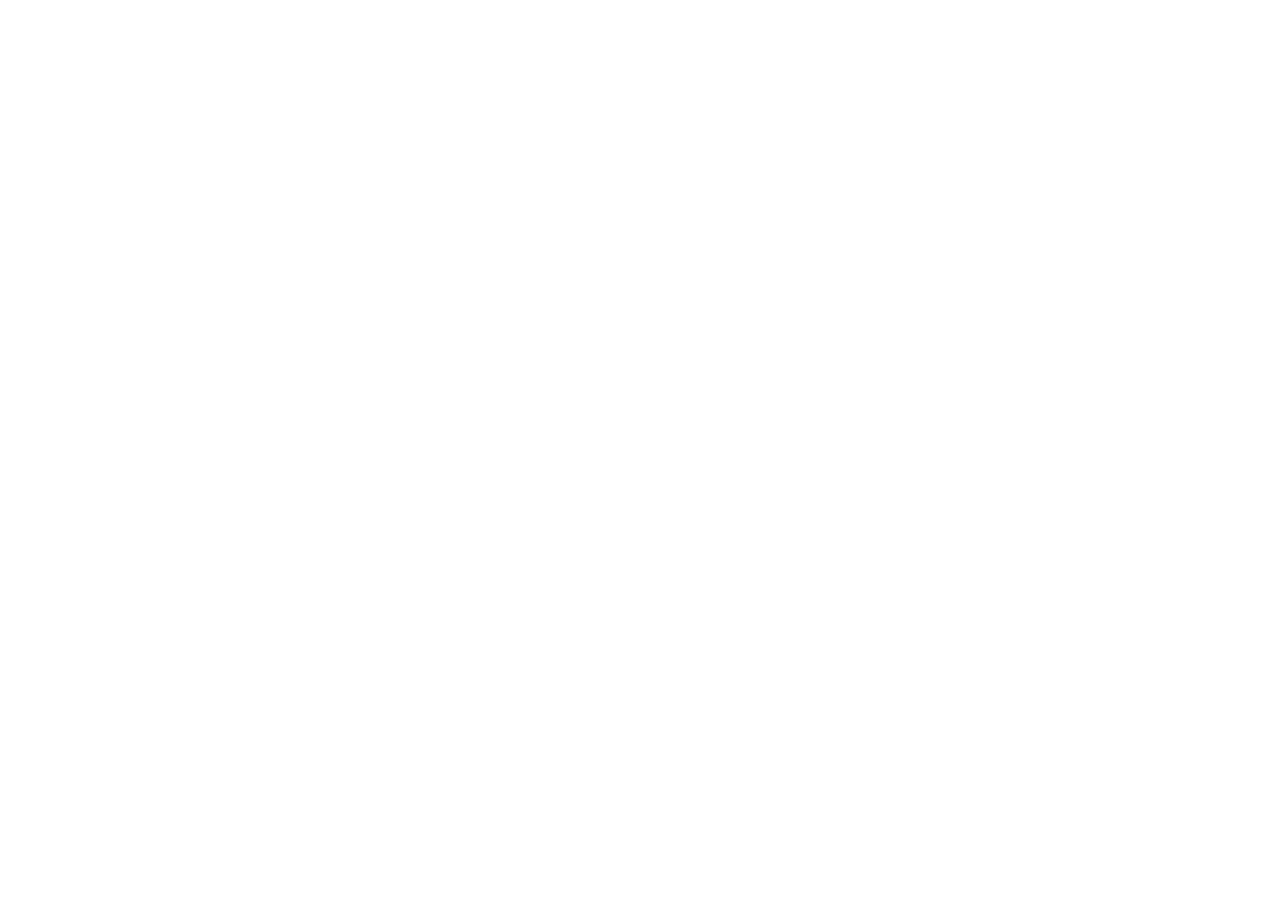
==== index.html @ 1dfcb3b9 "Auto-generated commit" ====
<!doctype html>
<html lang="en">

<head>
    <meta charset="utf-8">
    <title>EaComaaa</title>
    <base href="/ECAtcom/">    <meta name="viewport" content="width=device-width, initial-scale=1">
    <link rel="icon" type="image/x-icon" href="favicon.ico">
    <link href="https://fonts.googleapis.com/icon?family=Material+Icons" rel="stylesheet">
<link rel="stylesheet" href="styles.fc848418a64b48c7440e.css"></head>

<body>
    <app-root></app-root>
<script src="runtime-es2015.bbc1373b16774ad19b5f.js" type="module"></script><script src="runtime-es5.bbc1373b16774ad19b5f.js" nomodule defer></script><script src="polyfills-es5.4044e9e97102e0a74ed1.js" nomodule defer></script><script src="polyfills-es2015.1c036d218568a752e64f.js" type="module"></script><script src="main-es2015.20b02c9e749ed1cefb36.js" type="module"></script><script src="main-es5.20b02c9e749ed1cefb36.js" nomodule defer></script></body>

</html>
---- styles.fc848418a64b48c7440e.css ----
a,abbr,acronym,address,applet,article,aside,audio,b,big,blockquote,body,canvas,caption,center,cite,code,dd,del,details,dfn,div,dl,dt,em,embed,fieldset,figcaption,figure,footer,form,h1,h2,h3,h4,h5,h6,header,hgroup,html,i,iframe,img,ins,kbd,label,legend,li,mark,menu,nav,object,ol,output,p,pre,q,ruby,s,samp,section,small,span,strike,strong,sub,summary,sup,table,tbody,td,tfoot,th,thead,time,tr,tt,u,ul,var,video{margin:0;padding:0;border:0;font-size:100%;font:inherit;vertical-align:baseline}article,aside,details,figcaption,figure,footer,header,hgroup,menu,nav,section{display:block}body{line-height:1}ol,ul{list-style:none}blockquote,q{quotes:none}blockquote:after,blockquote:before,q:after,q:before{content:"";content:none}table{border-collapse:collapse;border-spacing:0}a{text-decoration:none;color:inherit}.material-icons{line-height:inherit}body{background-color:#fff}h2,h3{font-weight:700}article,footer,header{margin:0 auto}.bg-dark-green{background-color:#3f5d45}.bg-light-green{background-color:#eaf0ed}.font-dark-green{color:#3f5d45}.font-light-green{color:#eaf0ed}.mobile{display:none}article,header{max-width:940px;padding:0 42px}header{line-height:100px;position:relative}header img{height:40px;vertical-align:text-bottom}header a{display:inline-block}header nav{position:absolute;top:0;right:120px}header nav li{display:inline-block;width:80px;text-align:center}header .cart{height:100%;position:absolute;right:42px;top:0;text-align:center}footer{max-width:1024px}footer .contact-info,footer .subscription{padding:0 122px;position:relative}footer .subscription{line-height:116px;font-size:24px}footer .subscription h3{position:absolute;top:0;left:182px;font-weight:400}footer .subscription .logo{width:40px;vertical-align:middle}footer .subscription .input-area{position:absolute;top:0;right:122px;height:100%;width:380px;color:#3f5d45}footer .subscription .input-area form{width:100%;height:56px;line-height:56px;position:absolute;top:30px;right:0}footer .subscription .input-area form button,footer .subscription .input-area form input{border:none;background-color:inherit;outline:none;height:100%;padding:0}footer .subscription .input-area form label{padding:0 20px;cursor:pointer;display:inline-block;height:100%}footer .subscription .input-area form input{display:inline-block;width:252px;position:absolute;top:0;left:64px}footer .subscription .input-area form button{display:inline-block;position:absolute;width:64px;text-align:center;font-size:16px;background-color:#ffe180;top:0;right:0;cursor:pointer}footer .contact-info{height:281px;padding:30px 122px}footer .contact-info .copy-right,footer .contact-info .icon,footer .contact-info .info,footer .contact-info .logo,footer .contact-info .slogan{position:absolute}footer .contact-info .logo,footer .contact-info .slogan{display:inline-block}footer .contact-info .logo{width:171px;top:30px;left:122px}footer .contact-info .slogan{width:59px;top:30px;right:122px}footer .contact-info .info{bottom:92px;left:122px}footer .contact-info .info>p{line-height:24px}footer .contact-info .icon{bottom:30px;left:122px;height:32px}footer .contact-info .icon a{display:inline-block;width:32px}footer .contact-info .icon a img{width:100%}footer .contact-info .copy-right{bottom:30px;right:122px}@media screen and (max-width:1023px){.desktop{display:none}.mobile{display:block}article,header{max-width:100vw}article,footer,header{width:100%;padding:0}header{text-align:center;line-height:84px;position:fixed;z-index:5;background-color:hsla(0,0%,100%,.8)}header img{height:18px;vertical-align:middle}header nav{cursor:pointer;width:84px;height:84px;text-align:center;left:0}header nav ul{position:absolute;top:84px;left:0;display:none}header nav:active ul,header nav:hover ul{display:block}header nav li{width:100vw;background-color:hsla(0,0%,100%,.8)}header nav li:active,header nav li:hover{background-color:rgba(255,225,128,.8)}header nav li a{width:100%}article{padding-top:84px}footer .subscription{padding:30px;line-height:1em}footer .subscription h3{position:static;line-height:40px;text-align:center;margin-bottom:30px}footer .subscription h3 .logo{display:inline-block;vertical-align:bottom;margin-right:20px}footer .subscription .input-area{width:100%;height:56px;position:relative;right:0}footer .subscription .input-area form{position:static}footer .contact-info .slogan{display:none}footer .contact-info{padding:30px}footer .contact-info .copy-right,footer .contact-info .icon,footer .contact-info .info,footer .contact-info .logo{position:static}footer .contact-info .logo{margin-top:9px}footer .contact-info .info{margin-top:39px;margin-bottom:37px}footer .contact-info .icon{margin-bottom:23px}}
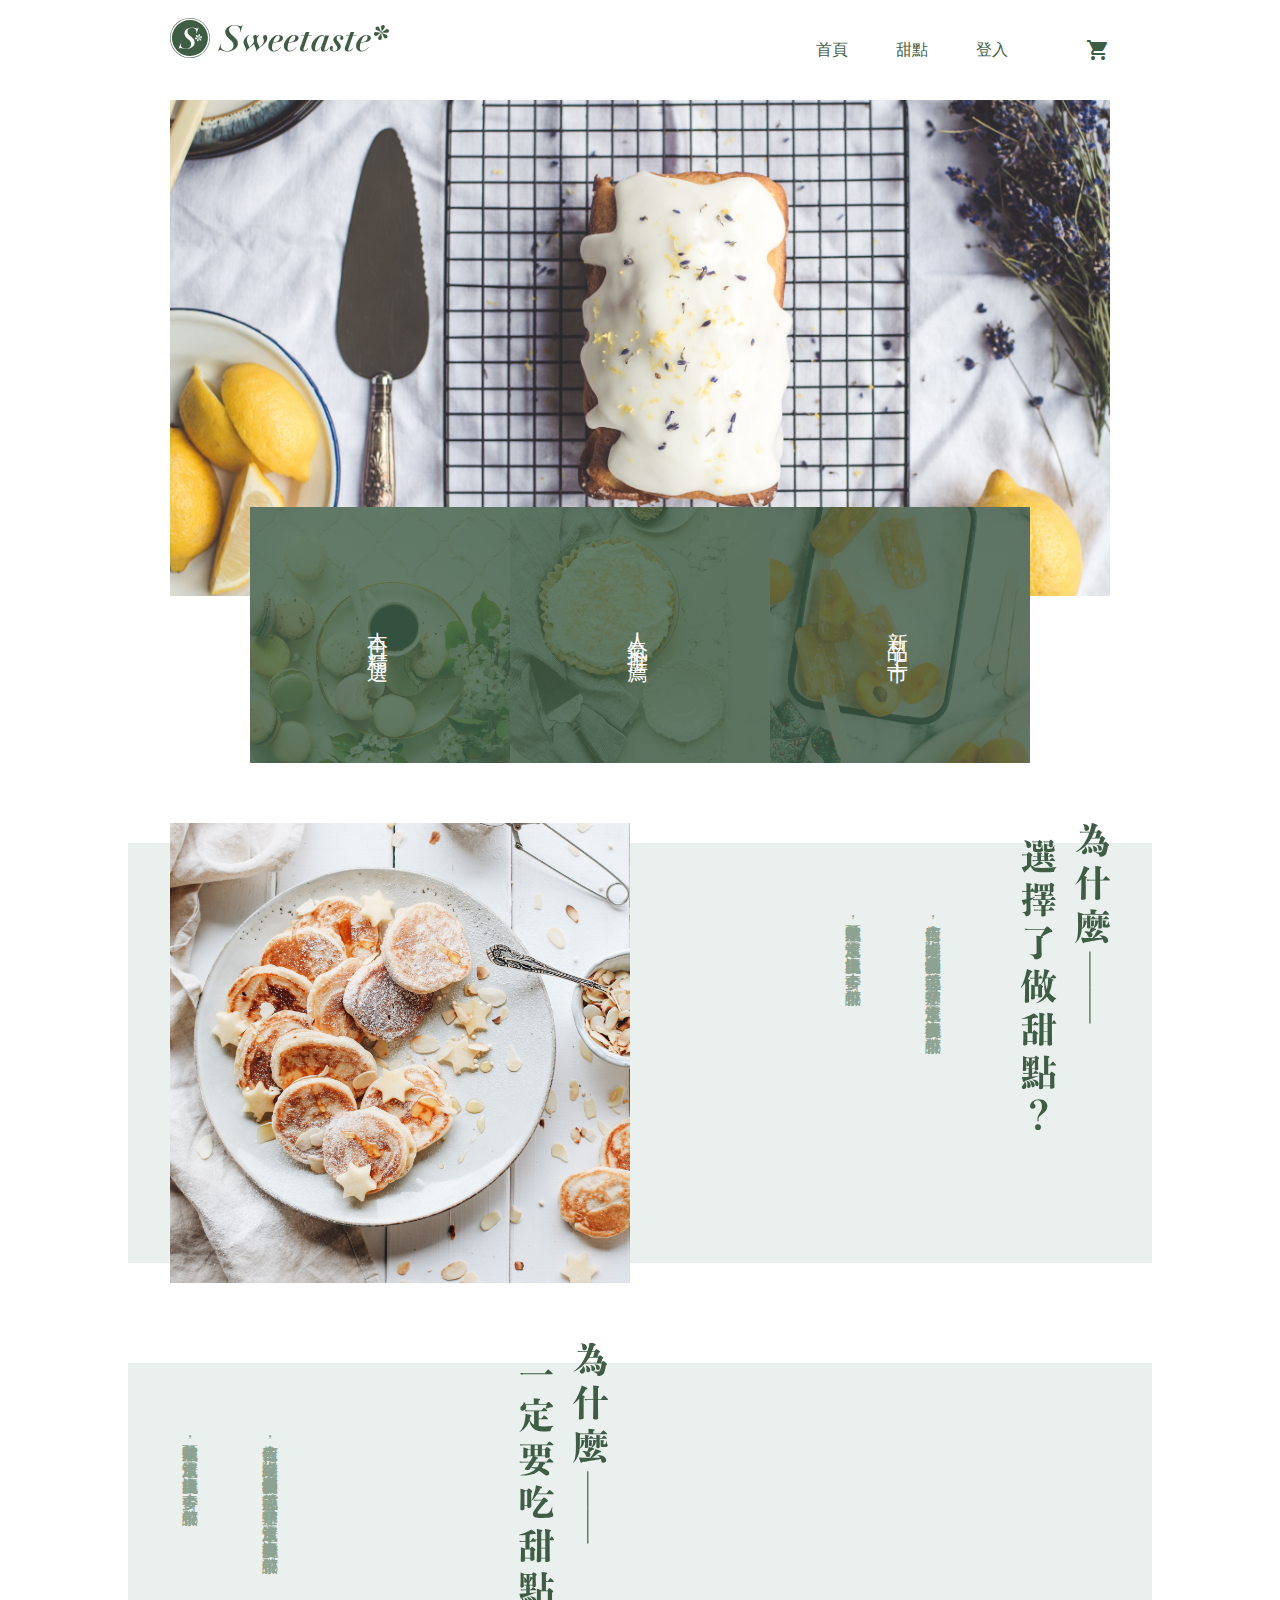
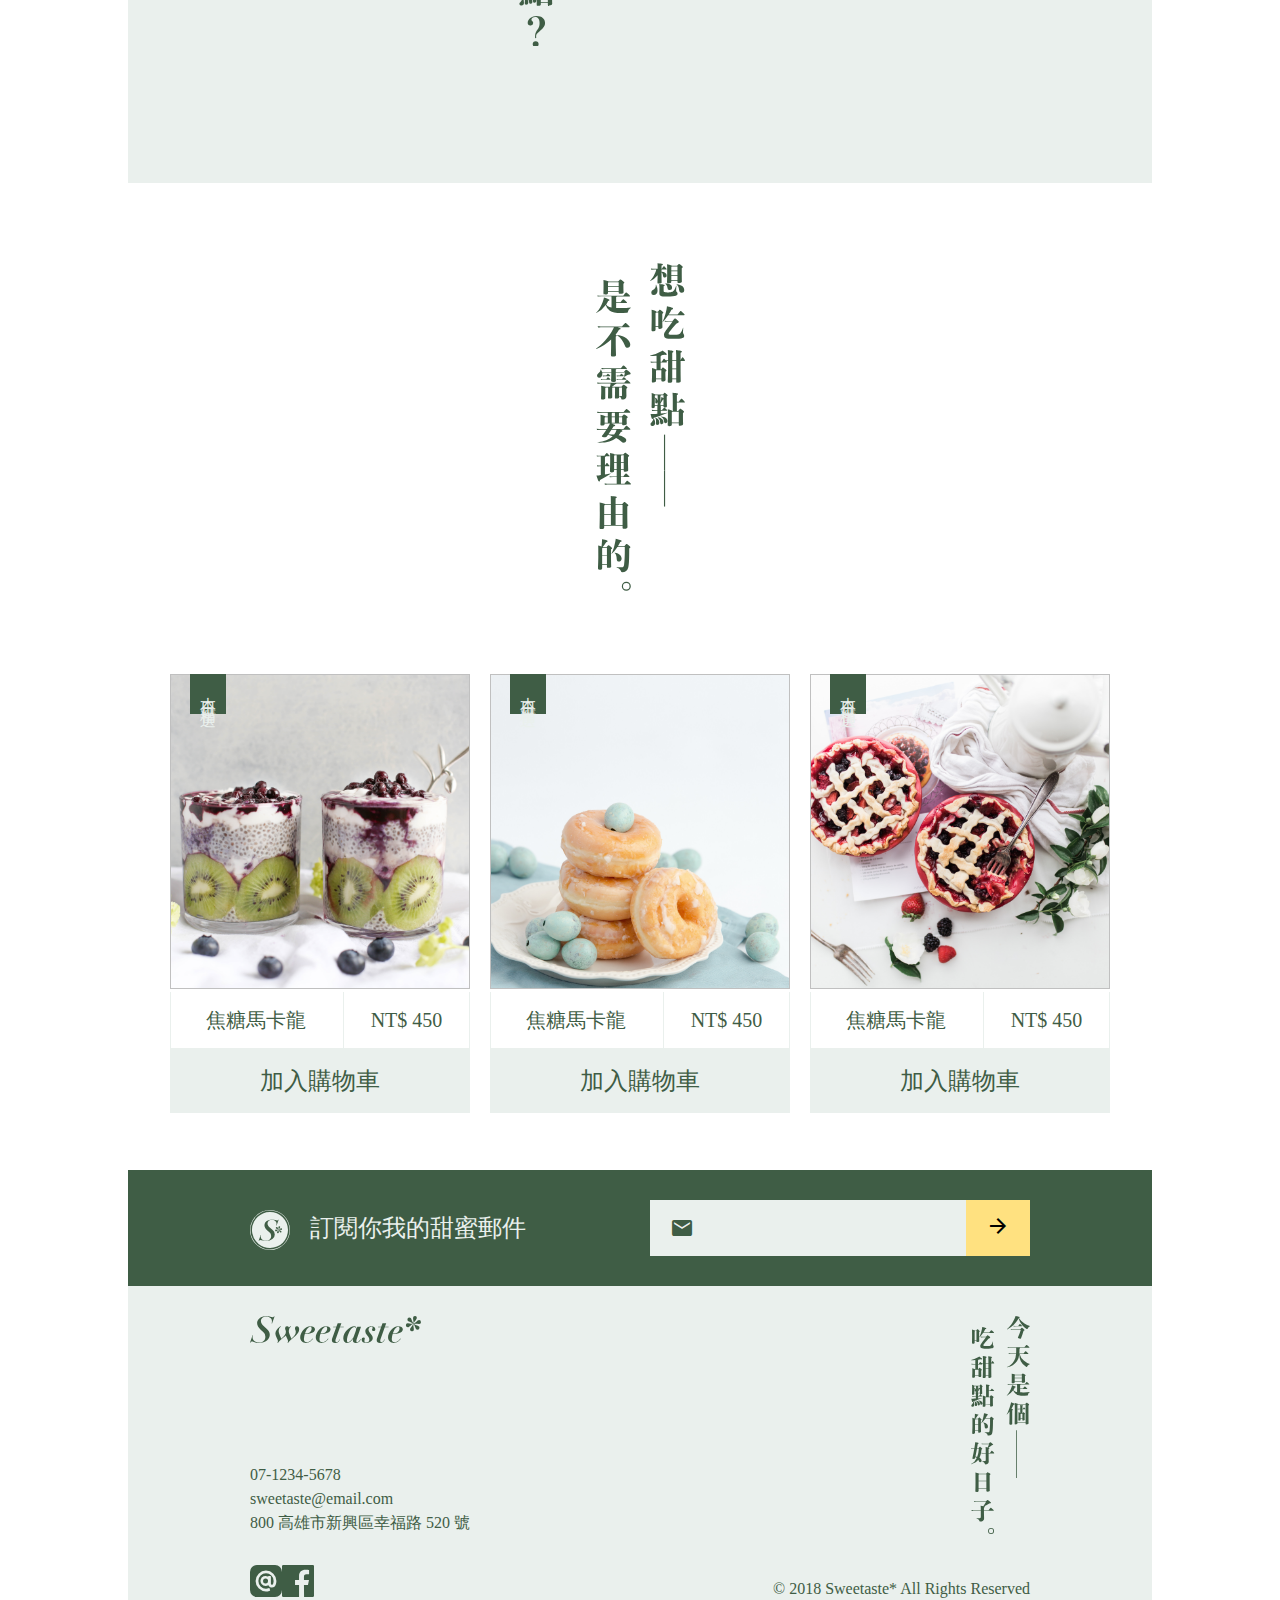
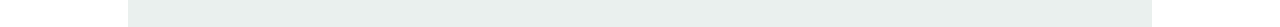
==== commit c36ec2c9: "Auto-generated commit" ====
--- a/index.html
+++ b/index.html
@@ -4,7 +4,7 @@
 <head>
     <meta charset="utf-8">
     <title>EaComaaa</title>
-    <base href="/ECAtcom/">    <meta name="viewport" content="width=device-width, initial-scale=1">
+    <base href="/EaComaaa">    <meta name="viewport" content="width=device-width, initial-scale=1">
     <link rel="icon" type="image/x-icon" href="favicon.ico">
     <link href="https://fonts.googleapis.com/icon?family=Material+Icons" rel="stylesheet">
 <link rel="stylesheet" href="styles.fc848418a64b48c7440e.css"></head>
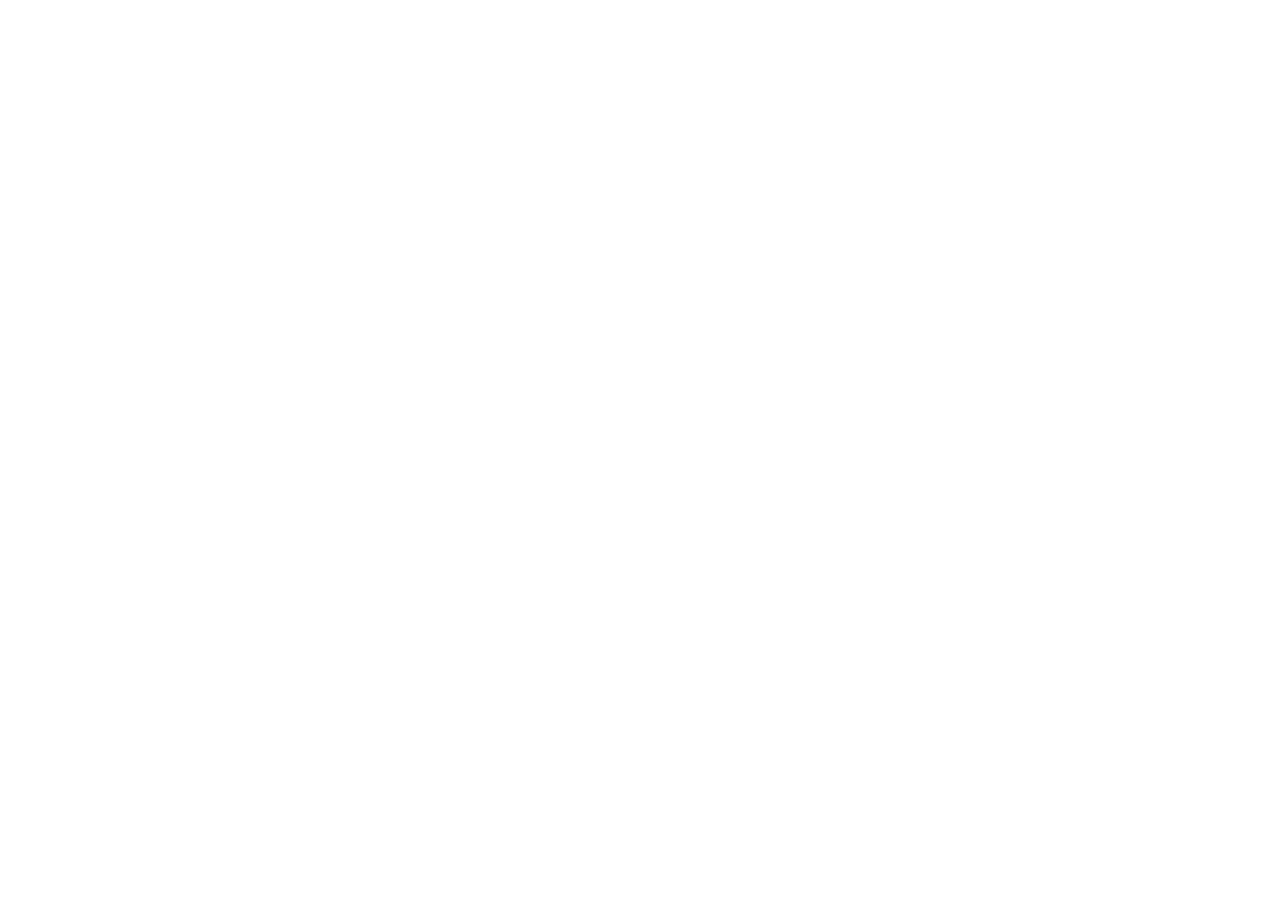
==== commit 889c503b: "Auto-generated commit" ====
--- a/index.html
+++ b/index.html
@@ -4,7 +4,7 @@
 <head>
     <meta charset="utf-8">
     <title>EaComaaa</title>
-    <base href="/EaComaaa">    <meta name="viewport" content="width=device-width, initial-scale=1">
+    <base href="'https://cuxy6705.github.io/EaComaaa'">    <meta name="viewport" content="width=device-width, initial-scale=1">
     <link rel="icon" type="image/x-icon" href="favicon.ico">
     <link href="https://fonts.googleapis.com/icon?family=Material+Icons" rel="stylesheet">
 <link rel="stylesheet" href="styles.fc848418a64b48c7440e.css"></head>
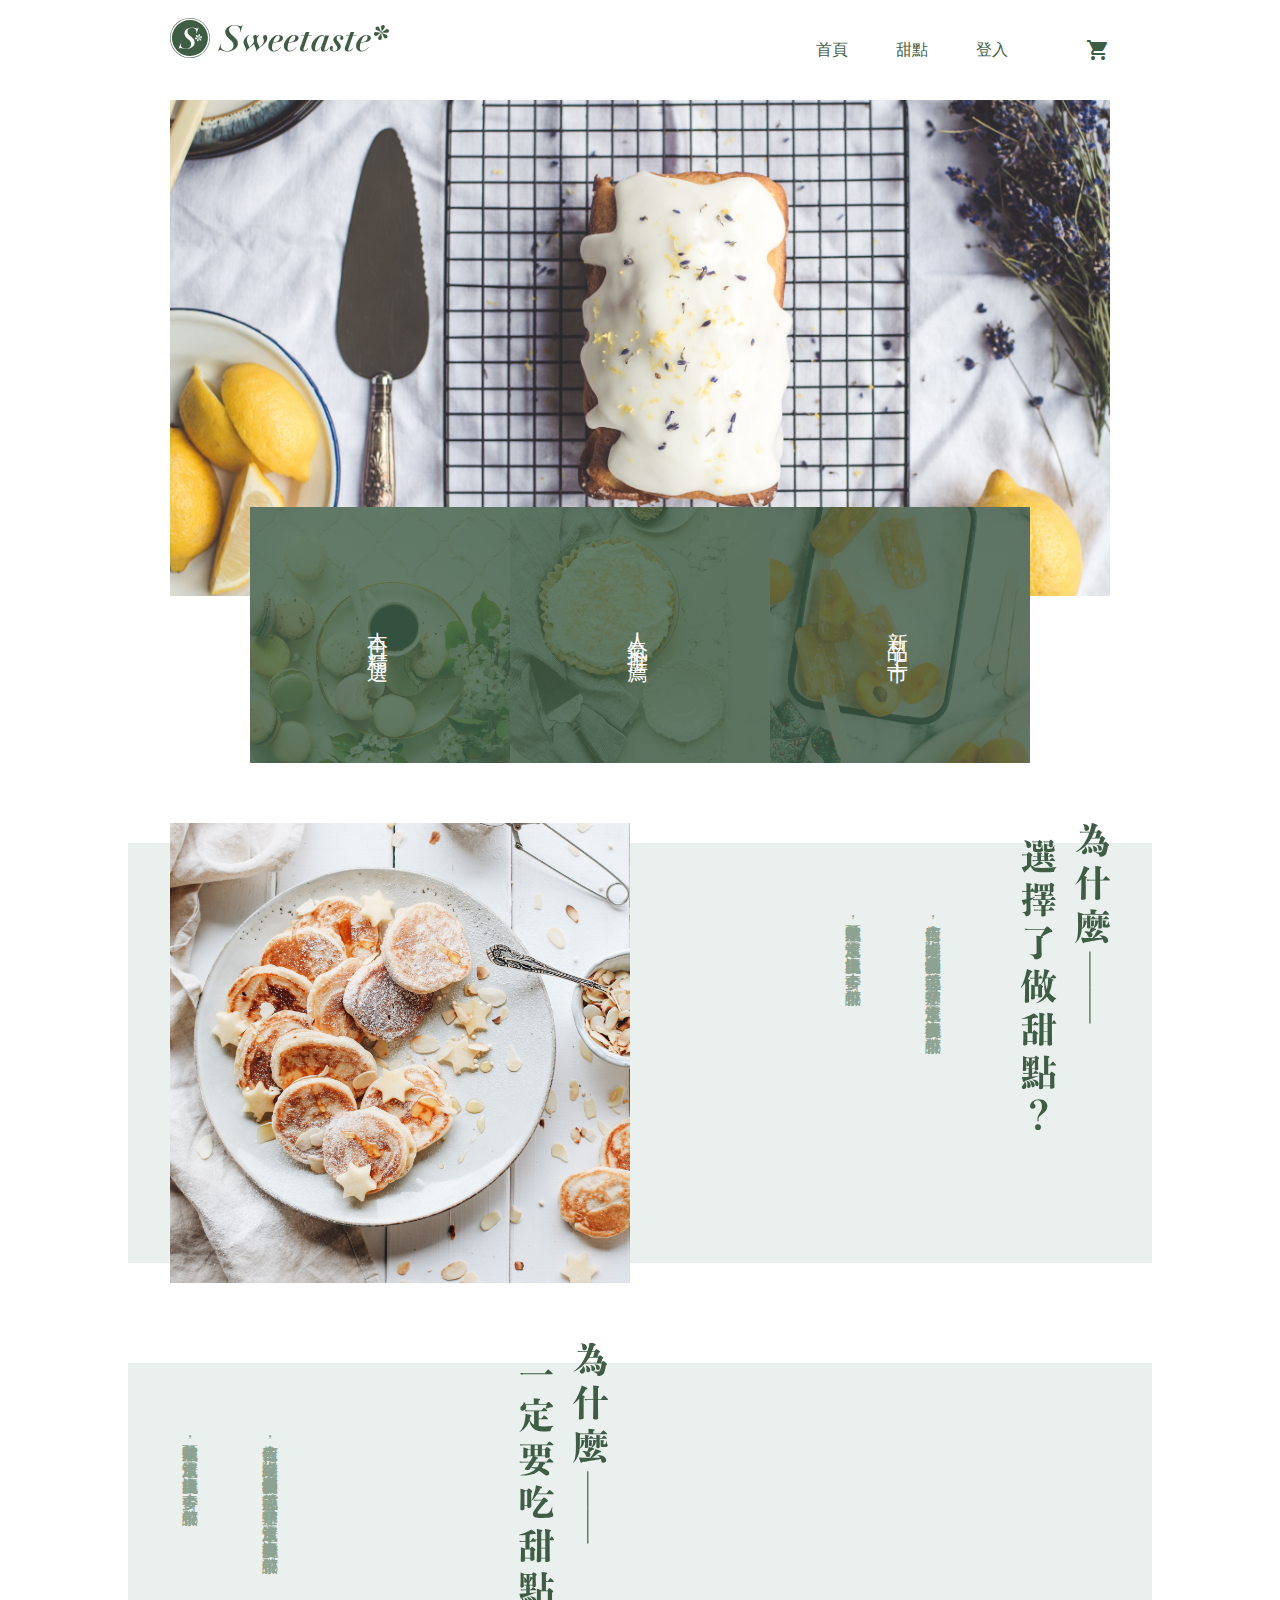
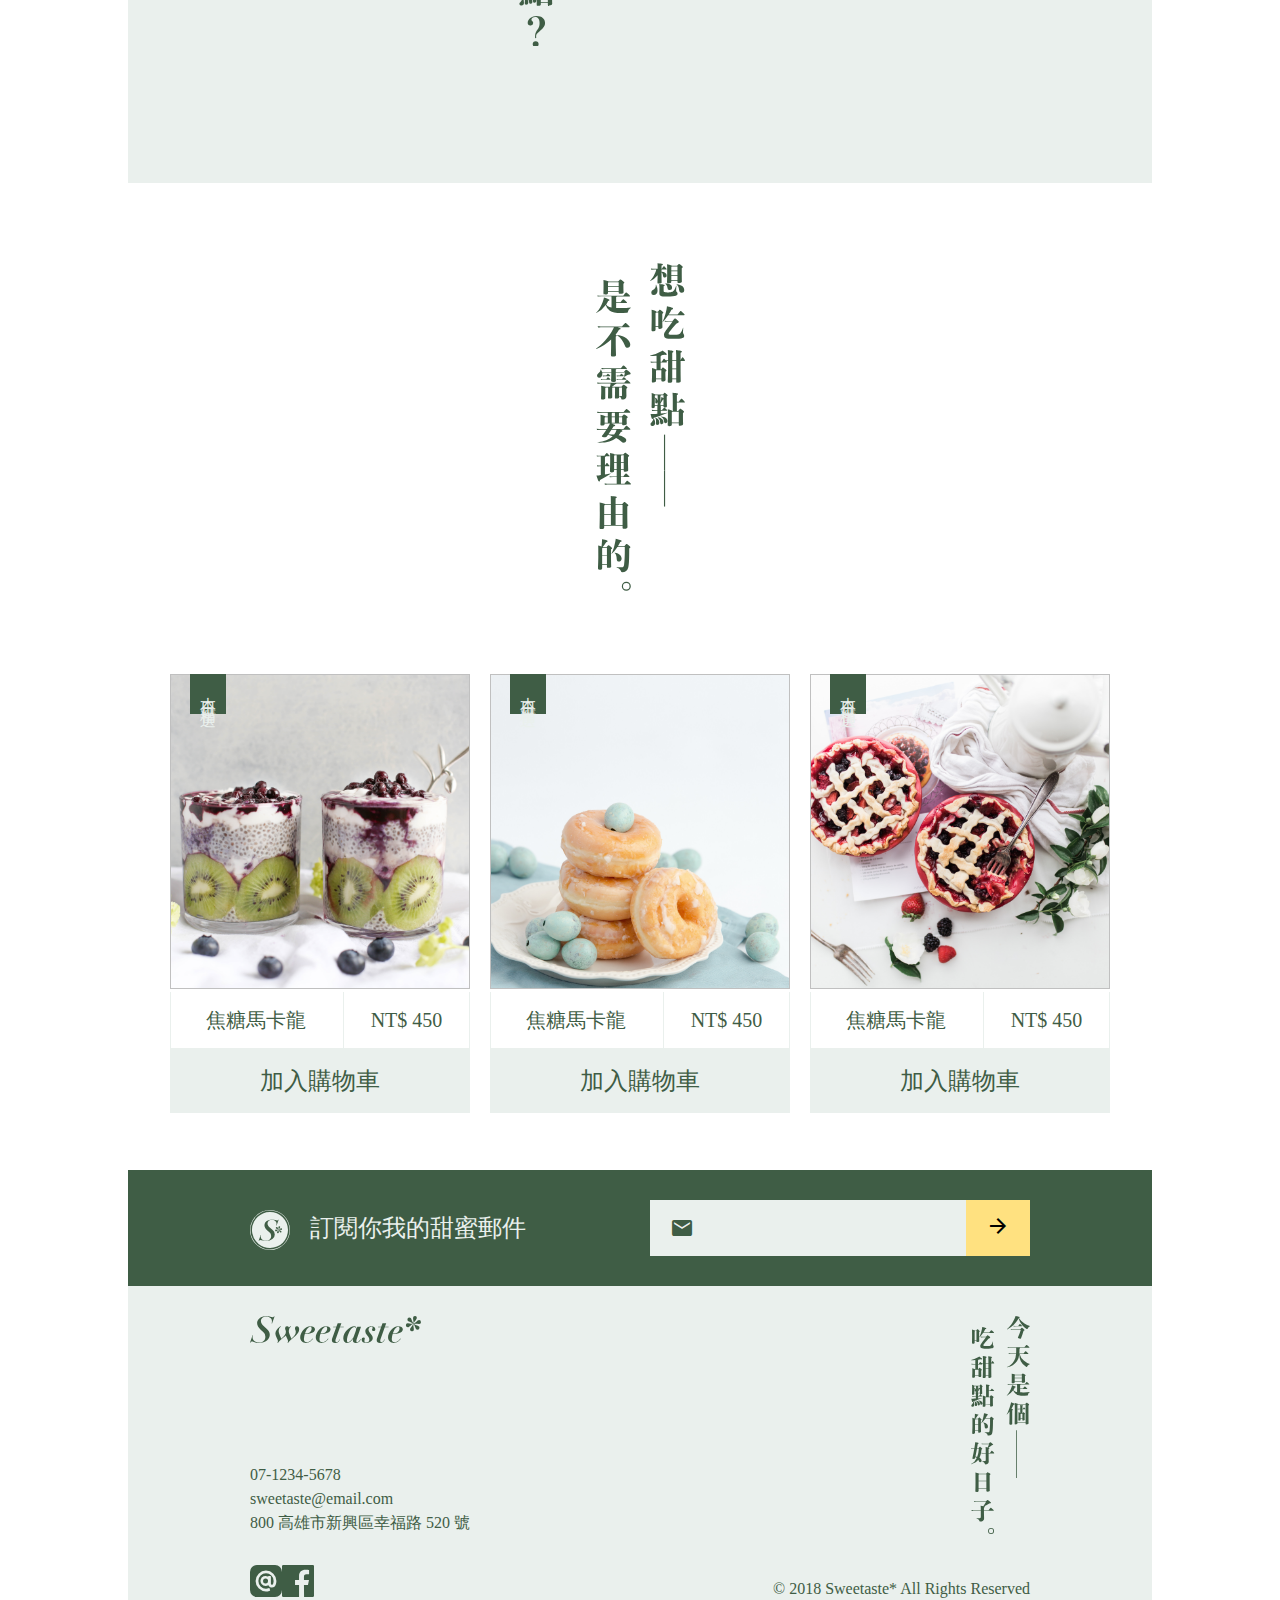
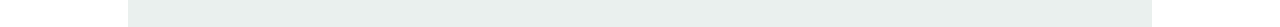
==== commit 376c5192: "Auto-generated commit" ====
--- a/index.html
+++ b/index.html
@@ -4,7 +4,7 @@
 <head>
     <meta charset="utf-8">
     <title>EaComaaa</title>
-    <base href="'https://cuxy6705.github.io/EaComaaa'">    <meta name="viewport" content="width=device-width, initial-scale=1">
+    <base href="/EaComaaa/">    <meta name="viewport" content="width=device-width, initial-scale=1">
     <link rel="icon" type="image/x-icon" href="favicon.ico">
     <link href="https://fonts.googleapis.com/icon?family=Material+Icons" rel="stylesheet">
 <link rel="stylesheet" href="styles.fc848418a64b48c7440e.css"></head>
